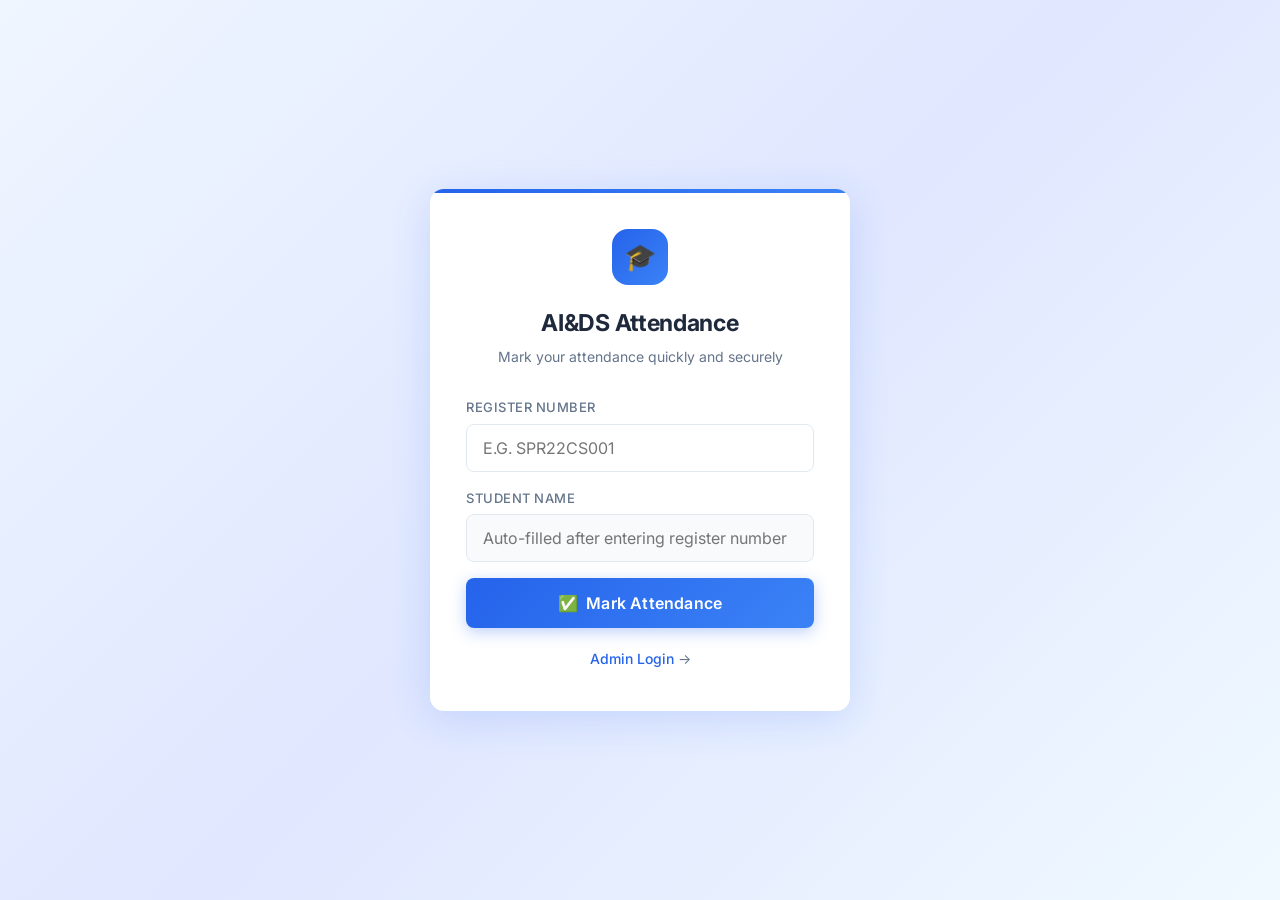
==== templates/index.html @ ed0134c9 "Initial release: AI&DS Attendance Portal with redesigned mobile-first UI - Flask + SQLite backend wi" ====
<!DOCTYPE html>
<html lang="en">
<head>
  <meta charset="UTF-8">
  <meta name="viewport" content="width=device-width, initial-scale=1.0">
  <title>AI&amp;DS Attendance Portal</title>
  <link rel="stylesheet" href="/static/style.css">
</head>
<body>

<div class="page-center">
  <div class="card">

    <!-- Logo -->
    <div class="card-logo">🎓</div>
    <h1>AI&amp;DS Attendance</h1>
    <p class="card-subtitle">Mark your attendance quickly and securely</p>

    <!-- Flash / status messages (JS-injected) -->
    <div id="status-msg" style="display:none"></div>

    <form id="attendance-form" action="/mark" method="post">

      <div class="form-group">
        <label for="reg_no">Register Number</label>
        <input
          type="text"
          id="reg_no"
          name="reg_no"
          placeholder="e.g. SPR22CS001"
          autocomplete="off"
          autocapitalize="characters"
          style="text-transform:uppercase"
          required
        >
      </div>

      <div class="form-group">
        <label for="name">Student Name</label>
        <input
          type="text"
          id="name"
          name="name"
          placeholder="Auto-filled after entering register number"
          readonly
        >
      </div>

      <button type="submit" class="btn btn-primary" id="submit-btn">
        ✅&nbsp; Mark Attendance
      </button>

    </form>

    <a class="link-subtle" href="/admin_login">
      <span>Admin Login</span> →
    </a>

  </div>
</div>


<script>
  const regInput  = document.getElementById('reg_no');
  const nameInput = document.getElementById('name');
  const statusMsg = document.getElementById('status-msg');
  const submitBtn = document.getElementById('submit-btn');

  function showStatus(msg, type) {
    statusMsg.className = 'alert alert-' + type;
    statusMsg.textContent = msg;
    statusMsg.style.display = 'flex';
  }

  // Fetch student name on input (live) and on blur
  function fetchName() {
    const reg = regInput.value.trim();
    if (reg.length < 3) {
      nameInput.value = '';
      return;
    }
    fetch('/get_name?reg_no=' + encodeURIComponent(reg))
      .then(r => r.json())
      .then(data => {
        nameInput.value = data.name || '';
        if (data.name) {
          statusMsg.style.display = 'none';
        } else if (reg.length >= 8) {
          showStatus('⚠️ Register number not found. Please check and retry.', 'error');
        }
      })
      .catch(() => {});
  }

  regInput.addEventListener('input', fetchName);
  regInput.addEventListener('blur',  fetchName);

  // Show loading state while submitting
  document.getElementById('attendance-form').addEventListener('submit', function () {
    if (!nameInput.value) {
      showStatus('⚠️ No student found for this register number.', 'error');
      event.preventDefault();
      return;
    }
    submitBtn.textContent = '⏳ Marking…';
    submitBtn.disabled   = true;
  });
</script>

</body>
</html>
---- static/style.css ----
/* =========================================
   AI&DS Attendance Portal — Design System
   ========================================= */

@import url('https://fonts.googleapis.com/css2?family=Inter:wght@300;400;500;600;700&display=swap');

/* ---- Reset & Base ---- */
*, *::before, *::after {
  box-sizing: border-box;
  margin: 0;
  padding: 0;
}

:root {
  --primary:       #2563eb;
  --primary-dark:  #1d4ed8;
  --primary-light: #eff6ff;
  --accent:        #3b82f6;
  --success:       #10b981;
  --warning:       #f59e0b;
  --danger:        #ef4444;

  --bg:            #f0f4ff;
  --surface:       #ffffff;
  --border:        #e2e8f0;
  --text:          #1e293b;
  --text-muted:    #64748b;
  --text-light:    #94a3b8;

  --radius:        14px;
  --radius-sm:     8px;
  --shadow:        0 4px 24px rgba(37, 99, 235, 0.10);
  --shadow-lg:     0 8px 40px rgba(37, 99, 235, 0.16);
  --transition:    all 0.22s cubic-bezier(.4,0,.2,1);
}

html, body {
  height: 100%;
}

body {
  font-family: 'Inter', system-ui, sans-serif;
  background: var(--bg);
  color: var(--text);
  font-size: 15px;
  line-height: 1.6;
  min-height: 100vh;
}

/* ---- Page Center Wrapper ---- */
.page-center {
  min-height: 100vh;
  display: flex;
  align-items: center;
  justify-content: center;
  padding: 24px 16px;
  background: linear-gradient(135deg, #eff6ff 0%, #e0e7ff 50%, #f0f9ff 100%);
}

/* ---- Card ---- */
.card {
  background: var(--surface);
  border-radius: var(--radius);
  box-shadow: var(--shadow-lg);
  padding: 40px 36px;
  width: 100%;
  max-width: 420px;
  position: relative;
  overflow: hidden;
}

.card::before {
  content: '';
  position: absolute;
  top: 0; left: 0; right: 0;
  height: 4px;
  background: linear-gradient(90deg, var(--primary), var(--accent));
}

/* ---- Logo / Header ---- */
.card-logo {
  width: 56px;
  height: 56px;
  background: linear-gradient(135deg, var(--primary), var(--accent));
  border-radius: 16px;
  display: flex;
  align-items: center;
  justify-content: center;
  margin: 0 auto 20px;
  font-size: 26px;
}

.card h1 {
  text-align: center;
  font-size: 1.45rem;
  font-weight: 700;
  color: var(--text);
  margin-bottom: 4px;
  letter-spacing: -0.3px;
}

.card-subtitle {
  text-align: center;
  color: var(--text-muted);
  font-size: 0.875rem;
  margin-bottom: 28px;
}

/* ---- Form Elements ---- */
.form-group {
  margin-bottom: 16px;
}

label {
  display: block;
  font-size: 0.8125rem;
  font-weight: 500;
  color: var(--text-muted);
  margin-bottom: 6px;
  text-transform: uppercase;
  letter-spacing: 0.5px;
}

input[type="text"],
input[type="password"] {
  display: block;
  width: 100%;
  padding: 13px 16px;
  border: 1.5px solid var(--border);
  border-radius: var(--radius-sm);
  font-family: inherit;
  font-size: 1rem;
  color: var(--text);
  background: var(--surface);
  transition: var(--transition);
  outline: none;
}

input:focus {
  border-color: var(--primary);
  box-shadow: 0 0 0 3px rgba(37,99,235,0.12);
}

input[readonly] {
  background: #f8fafc;
  color: var(--text-muted);
  cursor: not-allowed;
}

input[style*="uppercase"] {
  text-transform: uppercase;
}

/* ---- Buttons ---- */
.btn {
  display: block;
  width: 100%;
  padding: 15px;
  border: none;
  border-radius: var(--radius-sm);
  font-family: inherit;
  font-size: 1rem;
  font-weight: 600;
  cursor: pointer;
  transition: var(--transition);
  text-align: center;
  text-decoration: none;
  letter-spacing: 0.2px;
}

.btn-primary {
  background: linear-gradient(135deg, var(--primary), var(--accent));
  color: #fff;
  box-shadow: 0 4px 16px rgba(37,99,235,0.30);
  margin-top: 8px;
}

.btn-primary:hover, .btn-primary:focus {
  transform: translateY(-1px);
  box-shadow: 0 6px 20px rgba(37,99,235,0.38);
}

.btn-primary:active {
  transform: translateY(0);
}

/* ---- Links ---- */
.link-subtle {
  display: block;
  text-align: center;
  margin-top: 20px;
  font-size: 0.875rem;
  color: var(--text-muted);
  text-decoration: none;
  transition: color 0.2s;
}

.link-subtle span {
  color: var(--primary);
  font-weight: 500;
}

.link-subtle:hover span {
  text-decoration: underline;
}

/* ---- Success Toast / Message ---- */
.alert {
  padding: 12px 16px;
  border-radius: var(--radius-sm);
  margin-bottom: 18px;
  font-size: 0.9rem;
  font-weight: 500;
  display: flex;
  align-items: center;
  gap: 10px;
}

.alert-success {
  background: #ecfdf5;
  color: #065f46;
  border: 1px solid #a7f3d0;
}

.alert-error {
  background: #fef2f2;
  color: #991b1b;
  border: 1px solid #fecaca;
}

/* =========================================
   ADMIN DASHBOARD
   ========================================= */
.dash-wrapper {
  min-height: 100vh;
  background: var(--bg);
}

/* ---- Topbar ---- */
.topbar {
  background: var(--surface);
  border-bottom: 1px solid var(--border);
  padding: 0 24px;
  height: 60px;
  display: flex;
  align-items: center;
  justify-content: space-between;
  position: sticky;
  top: 0;
  z-index: 100;
  box-shadow: 0 1px 8px rgba(37,99,235,0.06);
}

.topbar-brand {
  display: flex;
  align-items: center;
  gap: 10px;
  font-weight: 700;
  font-size: 1.05rem;
  color: var(--text);
}

.topbar-brand .badge {
  background: var(--primary-light);
  color: var(--primary);
  font-size: 0.7rem;
  font-weight: 600;
  padding: 2px 8px;
  border-radius: 20px;
  letter-spacing: 0.4px;
}

.topbar-date {
  font-size: 0.8rem;
  color: var(--text-muted);
  display: none;
}

.btn-logout {
  display: inline-flex;
  align-items: center;
  gap: 6px;
  padding: 7px 16px;
  border-radius: 20px;
  border: 1.5px solid var(--border);
  background: transparent;
  font-family: inherit;
  font-size: 0.85rem;
  font-weight: 500;
  color: var(--text-muted);
  cursor: pointer;
  text-decoration: none;
  transition: var(--transition);
}

.btn-logout:hover {
  border-color: var(--danger);
  color: var(--danger);
  background: #fef2f2;
}

/* ---- Main Content ---- */
.dash-content {
  padding: 24px 20px;
  max-width: 1200px;
  margin: 0 auto;
}

.dash-title {
  font-size: 1.35rem;
  font-weight: 700;
  color: var(--text);
  margin-bottom: 4px;
}

.dash-sub {
  font-size: 0.875rem;
  color: var(--text-muted);
  margin-bottom: 24px;
}

/* ---- Stats Grid ---- */
.stats-grid {
  display: grid;
  grid-template-columns: 1fr 1fr;
  gap: 14px;
  margin-bottom: 28px;
}

.stat-card {
  background: var(--surface);
  border-radius: var(--radius);
  padding: 20px 18px;
  box-shadow: var(--shadow);
  display: flex;
  flex-direction: column;
  gap: 6px;
  position: relative;
  overflow: hidden;
  border: 1px solid var(--border);
  transition: var(--transition);
}

.stat-card:hover {
  transform: translateY(-2px);
  box-shadow: var(--shadow-lg);
}

.stat-icon {
  width: 38px;
  height: 38px;
  border-radius: 10px;
  display: flex;
  align-items: center;
  justify-content: center;
  font-size: 18px;
  margin-bottom: 4px;
}

.stat-icon.blue   { background: #eff6ff; }
.stat-icon.green  { background: #ecfdf5; }
.stat-icon.red    { background: #fef2f2; }
.stat-icon.amber  { background: #fffbeb; }

.stat-value {
  font-size: 1.9rem;
  font-weight: 700;
  color: var(--text);
  line-height: 1;
}

.stat-label {
  font-size: 0.78rem;
  font-weight: 500;
  color: var(--text-muted);
  text-transform: uppercase;
  letter-spacing: 0.5px;
}

/* Colored accent stripe */
.stat-card.total  { border-top: 3px solid var(--primary); }
.stat-card.present{ border-top: 3px solid var(--success); }
.stat-card.absent { border-top: 3px solid var(--danger);  }
.stat-card.percent{ border-top: 3px solid var(--warning); }

/* ---- Tables Row ---- */
.tables-grid {
  display: grid;
  grid-template-columns: 1fr;
  gap: 18px;
}

.table-card {
  background: var(--surface);
  border-radius: var(--radius);
  box-shadow: var(--shadow);
  overflow: hidden;
  border: 1px solid var(--border);
}

.table-header {
  padding: 16px 20px;
  border-bottom: 1px solid var(--border);
  display: flex;
  align-items: center;
  justify-content: space-between;
}

.table-title {
  font-size: 0.95rem;
  font-weight: 600;
  color: var(--text);
  display: flex;
  align-items: center;
  gap: 8px;
}

.table-badge {
  font-size: 0.72rem;
  font-weight: 600;
  padding: 2px 9px;
  border-radius: 20px;
}

.badge-green { background: #ecfdf5; color: #065f46; }
.badge-red   { background: #fef2f2; color: #991b1b; }

.table-scroll {
  overflow-x: auto;
}

table {
  width: 100%;
  border-collapse: collapse;
}

thead {
  background: #f8fafc;
}

th {
  padding: 11px 18px;
  text-align: left;
  font-size: 0.76rem;
  font-weight: 600;
  color: var(--text-muted);
  text-transform: uppercase;
  letter-spacing: 0.5px;
  white-space: nowrap;
}

td {
  padding: 12px 18px;
  font-size: 0.9rem;
  color: var(--text);
  border-top: 1px solid #f1f5f9;
  vertical-align: middle;
}

tr:last-child td {
  border-bottom: none;
}

tbody tr:hover {
  background: #f8fafc;
}

.td-reg {
  font-family: 'Courier New', monospace;
  font-size: 0.82rem;
  font-weight: 600;
  color: var(--primary);
}

.td-time {
  font-size: 0.82rem;
  color: var(--text-muted);
  font-weight: 500;
}

.empty-state {
  text-align: center;
  padding: 36px 20px;
  color: var(--text-muted);
  font-size: 0.9rem;
}

.empty-state .empty-icon {
  font-size: 2rem;
  margin-bottom: 8px;
}

/* =========================================
   CLOSED / SUCCESS pages
   ========================================= */
.info-card {
  text-align: center;
}

.info-icon {
  font-size: 3rem;
  margin-bottom: 16px;
  display: block;
}

.info-card h1 {
  font-size: 1.4rem;
  margin-bottom: 10px;
}

.info-card p {
  color: var(--text-muted);
  font-size: 0.95rem;
  margin-bottom: 8px;
}

/* =========================================
   RESPONSIVE
   ========================================= */
@media (min-width: 640px) {
  .stats-grid {
    grid-template-columns: repeat(4, 1fr);
  }
  .topbar-date {
    display: block;
  }
}

@media (min-width: 900px) {
  .tables-grid {
    grid-template-columns: 1fr 1fr;
  }
  .dash-content {
    padding: 32px 32px;
  }
}

@media (max-width: 480px) {
  .card {
    padding: 30px 22px;
  }
}
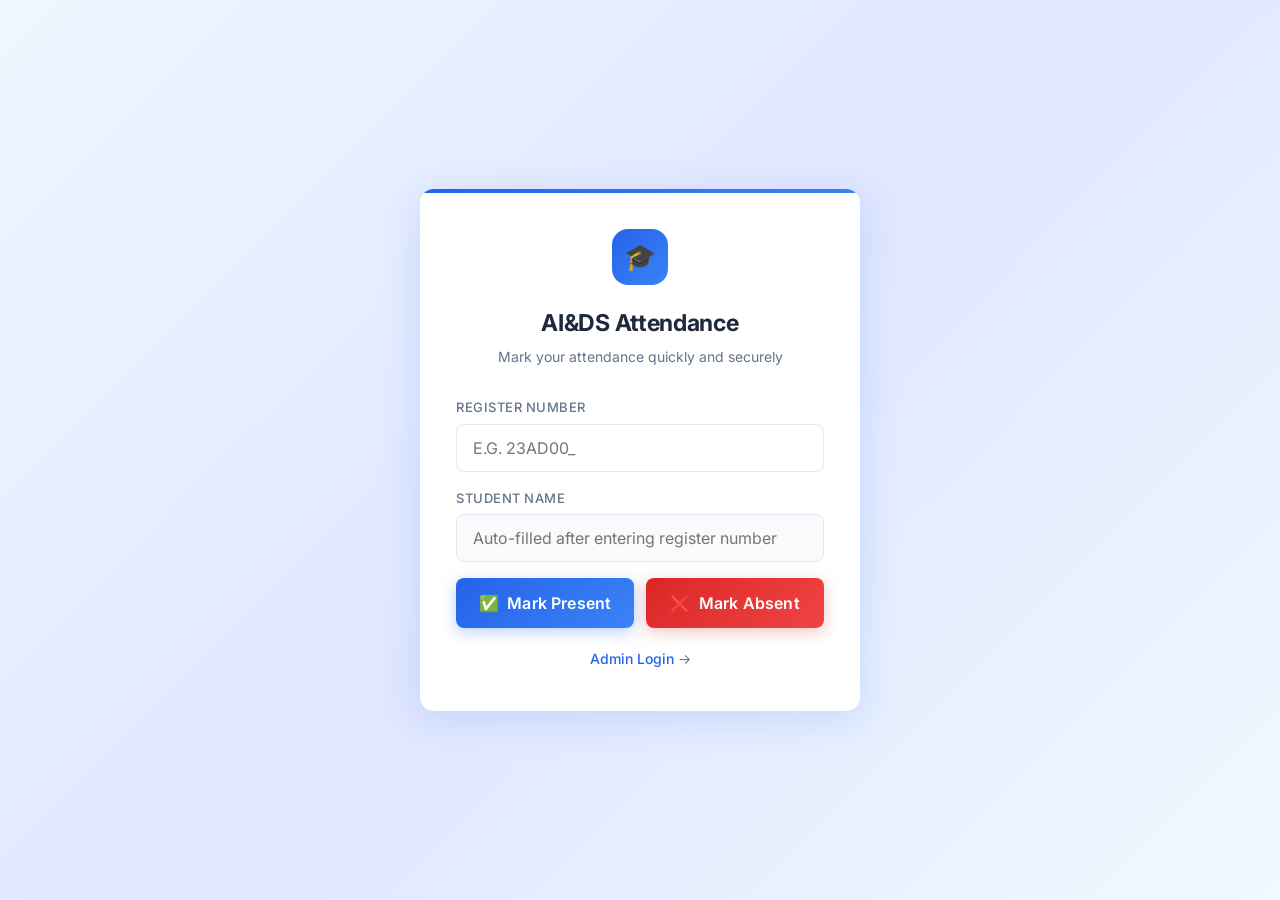
==== commit 87c11d0f: "feat: date filter, absent self-marking, 3-category admin view, student name fix (23AD057)" ====
--- a/templates/index.html
+++ b/templates/index.html
@@ -1,111 +1,111 @@
 <!DOCTYPE html>
 <html lang="en">
+
 <head>
   <meta charset="UTF-8">
   <meta name="viewport" content="width=device-width, initial-scale=1.0">
   <title>AI&amp;DS Attendance Portal</title>
   <link rel="stylesheet" href="/static/style.css">
 </head>
+
 <body>
 
-<div class="page-center">
-  <div class="card">
+  <div class="page-center">
+    <div class="card">
 
-    <!-- Logo -->
-    <div class="card-logo">🎓</div>
-    <h1>AI&amp;DS Attendance</h1>
-    <p class="card-subtitle">Mark your attendance quickly and securely</p>
+      <!-- Logo -->
+      <div class="card-logo">🎓</div>
+      <h1>AI&amp;DS Attendance</h1>
+      <p class="card-subtitle">Mark your attendance quickly and securely</p>
 
-    <!-- Flash / status messages (JS-injected) -->
-    <div id="status-msg" style="display:none"></div>
+      <!-- Status message (JS-injected) -->
+      <div id="status-msg" style="display:none"></div>
 
-    <form id="attendance-form" action="/mark" method="post">
+      <form id="attendance-form" action="/mark" method="post">
 
-      <div class="form-group">
-        <label for="reg_no">Register Number</label>
-        <input
-          type="text"
-          id="reg_no"
-          name="reg_no"
-          placeholder="e.g. SPR22CS001"
-          autocomplete="off"
-          autocapitalize="characters"
-          style="text-transform:uppercase"
-          required
-        >
-      </div>
+        <!-- Hidden field holding the chosen status -->
+        <input type="hidden" name="status" id="status-field" value="">
 
-      <div class="form-group">
-        <label for="name">Student Name</label>
-        <input
-          type="text"
-          id="name"
-          name="name"
-          placeholder="Auto-filled after entering register number"
-          readonly
-        >
-      </div>
+        <div class="form-group">
+          <label for="reg_no">Register Number</label>
+          <input type="text" id="reg_no" name="reg_no" placeholder="e.g. 23AD00_" autocomplete="off"
+            autocapitalize="characters" style="text-transform:uppercase" required>
+        </div>
 
-      <button type="submit" class="btn btn-primary" id="submit-btn">
-        ✅&nbsp; Mark Attendance
-      </button>
+        <div class="form-group">
+          <label for="name">Student Name</label>
+          <input type="text" id="name" name="name" placeholder="Auto-filled after entering register number" readonly>
+        </div>
 
-    </form>
+        <!-- Two action buttons -->
+        <div class="btn-group">
+          <button type="button" class="btn btn-primary" id="btn-present" onclick="submitAs('present')">
+            ✅&nbsp; Mark Present
+          </button>
+          <button type="button" class="btn btn-absent" id="btn-absent" onclick="submitAs('absent')">
+            ❌&nbsp; Mark Absent
+          </button>
+        </div>
 
-    <a class="link-subtle" href="/admin_login">
-      <span>Admin Login</span> →
-    </a>
+      </form>
 
+      <a class="link-subtle" href="/admin_login">
+        <span>Admin Login</span> →
+      </a>
+
+    </div>
   </div>
-</div>
 
 
-<script>
-  const regInput  = document.getElementById('reg_no');
-  const nameInput = document.getElementById('name');
-  const statusMsg = document.getElementById('status-msg');
-  const submitBtn = document.getElementById('submit-btn');
+  <script>
+    const regInput = document.getElementById('reg_no');
+    const nameInput = document.getElementById('name');
+    const statusMsg = document.getElementById('status-msg');
+    const form = document.getElementById('attendance-form');
+    const statusFld = document.getElementById('status-field');
 
-  function showStatus(msg, type) {
-    statusMsg.className = 'alert alert-' + type;
-    statusMsg.textContent = msg;
-    statusMsg.style.display = 'flex';
-  }
+    function showStatus(msg, type) {
+      statusMsg.className = 'alert alert-' + type;
+      statusMsg.textContent = msg;
+      statusMsg.style.display = 'flex';
+    }
 
-  // Fetch student name on input (live) and on blur
-  function fetchName() {
-    const reg = regInput.value.trim();
-    if (reg.length < 3) {
-      nameInput.value = '';
-      return;
+    function fetchName() {
+      const reg = regInput.value.trim();
+      if (reg.length < 3) { nameInput.value = ''; return; }
+      fetch('/get_name?reg_no=' + encodeURIComponent(reg))
+        .then(r => r.json())
+        .then(data => {
+          nameInput.value = data.name || '';
+          if (data.name) {
+            statusMsg.style.display = 'none';
+          } else if (reg.length >= 8) {
+            showStatus('⚠️ Register number not found. Please check and retry.', 'error');
+          }
+        })
+        .catch(() => { });
     }
-    fetch('/get_name?reg_no=' + encodeURIComponent(reg))
-      .then(r => r.json())
-      .then(data => {
-        nameInput.value = data.name || '';
-        if (data.name) {
-          statusMsg.style.display = 'none';
-        } else if (reg.length >= 8) {
-          showStatus('⚠️ Register number not found. Please check and retry.', 'error');
-        }
-      })
-      .catch(() => {});
-  }
 
-  regInput.addEventListener('input', fetchName);
-  regInput.addEventListener('blur',  fetchName);
+    regInput.addEventListener('input', fetchName);
+    regInput.addEventListener('blur', fetchName);
 
-  // Show loading state while submitting
-  document.getElementById('attendance-form').addEventListener('submit', function () {
-    if (!nameInput.value) {
-      showStatus('⚠️ No student found for this register number.', 'error');
-      event.preventDefault();
-      return;
+    function submitAs(status) {
+      if (!nameInput.value) {
+        showStatus('⚠️ No student found for this register number.', 'error');
+        return;
+      }
+      statusFld.value = status;
+      if (status === 'present') {
+        document.getElementById('btn-present').textContent = '⏳ Marking Present…';
+        document.getElementById('btn-present').disabled = true;
+      } else {
+        document.getElementById('btn-absent').textContent = '⏳ Marking Absent…';
+        document.getElementById('btn-absent').disabled = true;
+      }
+      form.submit();
     }
-    submitBtn.textContent = '⏳ Marking…';
-    submitBtn.disabled   = true;
-  });
-</script>
+  </script>
 
 </body>
+
 </html>
--- a/static/style.css
+++ b/static/style.css
@@ -19,6 +19,7 @@
   --success:       #10b981;
   --warning:       #f59e0b;
   --danger:        #ef4444;
+  --neutral:       #6b7280;
 
   --bg:            #f0f4ff;
   --surface:       #ffffff;
@@ -34,9 +35,7 @@
   --transition:    all 0.22s cubic-bezier(.4,0,.2,1);
 }
 
-html, body {
-  height: 100%;
-}
+html, body { height: 100%; }
 
 body {
   font-family: 'Inter', system-ui, sans-serif;
@@ -64,7 +63,7 @@
   box-shadow: var(--shadow-lg);
   padding: 40px 36px;
   width: 100%;
-  max-width: 420px;
+  max-width: 440px;
   position: relative;
   overflow: hidden;
 }
@@ -107,9 +106,7 @@
 }
 
 /* ---- Form Elements ---- */
-.form-group {
-  margin-bottom: 16px;
-}
+.form-group { margin-bottom: 16px; }
 
 label {
   display: block;
@@ -122,7 +119,8 @@
 }
 
 input[type="text"],
-input[type="password"] {
+input[type="password"],
+input[type="date"] {
   display: block;
   width: 100%;
   padding: 13px 16px;
@@ -145,10 +143,6 @@
   background: #f8fafc;
   color: var(--text-muted);
   cursor: not-allowed;
-}
-
-input[style*="uppercase"] {
-  text-transform: uppercase;
 }
 
 /* ---- Buttons ---- */
@@ -172,7 +166,6 @@
   background: linear-gradient(135deg, var(--primary), var(--accent));
   color: #fff;
   box-shadow: 0 4px 16px rgba(37,99,235,0.30);
-  margin-top: 8px;
 }
 
 .btn-primary:hover, .btn-primary:focus {
@@ -180,8 +173,33 @@
   box-shadow: 0 6px 20px rgba(37,99,235,0.38);
 }
 
-.btn-primary:active {
-  transform: translateY(0);
+.btn-primary:active { transform: translateY(0); }
+
+.btn-absent {
+  background: linear-gradient(135deg, #dc2626, #ef4444);
+  color: #fff;
+  box-shadow: 0 4px 16px rgba(220,38,38,0.28);
+}
+
+.btn-absent:hover, .btn-absent:focus {
+  transform: translateY(-1px);
+  box-shadow: 0 6px 20px rgba(220,38,38,0.38);
+}
+
+.btn-absent:active { transform: translateY(0); }
+
+.btn-absent:disabled, .btn-primary:disabled {
+  opacity: 0.65;
+  cursor: not-allowed;
+  transform: none;
+}
+
+/* Two-button group on student page */
+.btn-group {
+  display: flex;
+  flex-direction: column;
+  gap: 12px;
+  margin-top: 8px;
 }
 
 /* ---- Links ---- */
@@ -200,11 +218,9 @@
   font-weight: 500;
 }
 
-.link-subtle:hover span {
-  text-decoration: underline;
-}
-
-/* ---- Success Toast / Message ---- */
+.link-subtle:hover span { text-decoration: underline; }
+
+/* ---- Alert / Status Message ---- */
 .alert {
   padding: 12px 16px;
   border-radius: var(--radius-sm);
@@ -216,17 +232,8 @@
   gap: 10px;
 }
 
-.alert-success {
-  background: #ecfdf5;
-  color: #065f46;
-  border: 1px solid #a7f3d0;
-}
-
-.alert-error {
-  background: #fef2f2;
-  color: #991b1b;
-  border: 1px solid #fecaca;
-}
+.alert-success { background: #ecfdf5; color: #065f46; border: 1px solid #a7f3d0; }
+.alert-error   { background: #fef2f2; color: #991b1b; border: 1px solid #fecaca; }
 
 /* =========================================
    ADMIN DASHBOARD
@@ -302,8 +309,18 @@
 /* ---- Main Content ---- */
 .dash-content {
   padding: 24px 20px;
-  max-width: 1200px;
+  max-width: 1400px;
   margin: 0 auto;
+}
+
+/* ---- Dashboard header row (title + date filter) ---- */
+.dash-header-row {
+  display: flex;
+  align-items: flex-start;
+  justify-content: space-between;
+  gap: 16px;
+  flex-wrap: wrap;
+  margin-bottom: 24px;
 }
 
 .dash-title {
@@ -316,7 +333,51 @@
 .dash-sub {
   font-size: 0.875rem;
   color: var(--text-muted);
-  margin-bottom: 24px;
+}
+
+/* ---- Date Filter Form ---- */
+.date-filter-form {
+  display: flex;
+  align-items: center;
+  gap: 10px;
+  flex-wrap: wrap;
+}
+
+.date-filter-form label {
+  font-size: 0.8rem;
+  font-weight: 500;
+  color: var(--text-muted);
+  text-transform: uppercase;
+  letter-spacing: 0.4px;
+  margin-bottom: 0;
+  white-space: nowrap;
+}
+
+.date-filter-form input[type="date"] {
+  width: auto;
+  padding: 8px 12px;
+  font-size: 0.9rem;
+  border-radius: var(--radius-sm);
+  cursor: pointer;
+}
+
+.btn-today {
+  display: inline-flex;
+  align-items: center;
+  padding: 8px 14px;
+  border-radius: var(--radius-sm);
+  background: var(--primary-light);
+  color: var(--primary);
+  font-size: 0.85rem;
+  font-weight: 500;
+  text-decoration: none;
+  transition: var(--transition);
+  white-space: nowrap;
+}
+
+.btn-today:hover {
+  background: var(--primary);
+  color: #fff;
 }
 
 /* ---- Stats Grid ---- */
@@ -357,10 +418,11 @@
   margin-bottom: 4px;
 }
 
-.stat-icon.blue   { background: #eff6ff; }
-.stat-icon.green  { background: #ecfdf5; }
-.stat-icon.red    { background: #fef2f2; }
-.stat-icon.amber  { background: #fffbeb; }
+.stat-icon.blue  { background: #eff6ff; }
+.stat-icon.green { background: #ecfdf5; }
+.stat-icon.red   { background: #fef2f2; }
+.stat-icon.amber { background: #fffbeb; }
+.stat-icon.grey  { background: #f1f5f9; }
 
 .stat-value {
   font-size: 1.9rem;
@@ -378,12 +440,13 @@
 }
 
 /* Colored accent stripe */
-.stat-card.total  { border-top: 3px solid var(--primary); }
-.stat-card.present{ border-top: 3px solid var(--success); }
-.stat-card.absent { border-top: 3px solid var(--danger);  }
-.stat-card.percent{ border-top: 3px solid var(--warning); }
-
-/* ---- Tables Row ---- */
+.stat-card.total      { border-top: 3px solid var(--primary); }
+.stat-card.present    { border-top: 3px solid var(--success); }
+.stat-card.absent     { border-top: 3px solid var(--danger);  }
+.stat-card.not-posted { border-top: 3px solid var(--neutral); }
+.stat-card.percent    { border-top: 3px solid var(--warning); }
+
+/* ---- Tables Grid ---- */
 .tables-grid {
   display: grid;
   grid-template-columns: 1fr;
@@ -424,19 +487,16 @@
 
 .badge-green { background: #ecfdf5; color: #065f46; }
 .badge-red   { background: #fef2f2; color: #991b1b; }
-
-.table-scroll {
-  overflow-x: auto;
-}
+.badge-grey  { background: #f1f5f9; color: #475569; }
+
+.table-scroll { overflow-x: auto; }
 
 table {
   width: 100%;
   border-collapse: collapse;
 }
 
-thead {
-  background: #f8fafc;
-}
+thead { background: #f8fafc; }
 
 th {
   padding: 11px 18px;
@@ -457,13 +517,8 @@
   vertical-align: middle;
 }
 
-tr:last-child td {
-  border-bottom: none;
-}
-
-tbody tr:hover {
-  background: #f8fafc;
-}
+tr:last-child td { border-bottom: none; }
+tbody tr:hover   { background: #f8fafc; }
 
 .td-reg {
   font-family: 'Courier New', monospace;
@@ -491,11 +546,9 @@
 }
 
 /* =========================================
-   CLOSED / SUCCESS pages
+   CLOSED / SUCCESS / INFO pages
    ========================================= */
-.info-card {
-  text-align: center;
-}
+.info-card { text-align: center; }
 
 .info-icon {
   font-size: 3rem;
@@ -517,18 +570,33 @@
 /* =========================================
    RESPONSIVE
    ========================================= */
+@media (min-width: 500px) {
+  .btn-group {
+    flex-direction: row;
+  }
+  .btn-group .btn {
+    flex: 1;
+  }
+}
+
 @media (min-width: 640px) {
   .stats-grid {
-    grid-template-columns: repeat(4, 1fr);
+    grid-template-columns: repeat(3, 1fr);
   }
   .topbar-date {
     display: block;
   }
 }
 
+@media (min-width: 860px) {
+  .stats-grid {
+    grid-template-columns: repeat(5, 1fr);
+  }
+}
+
 @media (min-width: 900px) {
-  .tables-grid {
-    grid-template-columns: 1fr 1fr;
+  .tables-grid-3 {
+    grid-template-columns: 1fr 1fr 1fr;
   }
   .dash-content {
     padding: 32px 32px;
@@ -539,4 +607,7 @@
   .card {
     padding: 30px 22px;
   }
+  .dash-header-row {
+    flex-direction: column;
+  }
 }
